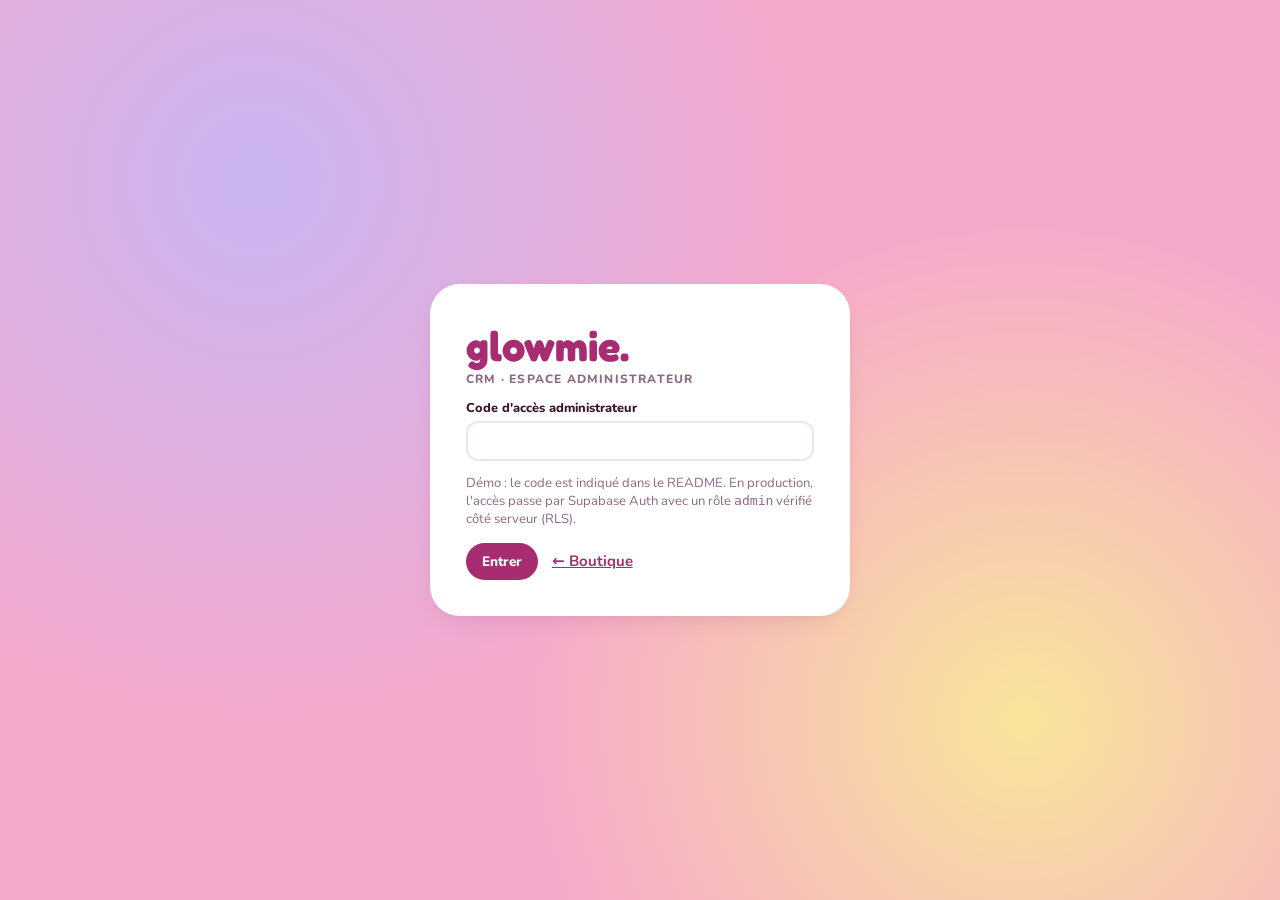
==== Glowmie/admin.html @ 8998908b "Site Glowmie (boutique + CRM)" ====
<!doctype html>
<html lang="fr">
<head>
  <meta charset="utf-8">
  <meta name="viewport" content="width=device-width, initial-scale=1">
  <meta name="robots" content="noindex, nofollow">
  <title>Glowmie CRM</title>
  <link rel="icon" href="data:image/svg+xml,%3Csvg xmlns='http://www.w3.org/2000/svg' viewBox='0 0 100 100'%3E%3Ctext y='.9em' font-size='90'%3E📊%3C/text%3E%3C/svg%3E">
  <link rel="preconnect" href="https://fonts.googleapis.com">
  <link rel="preconnect" href="https://fonts.gstatic.com" crossorigin>
  <link href="https://fonts.googleapis.com/css2?family=Fredoka:wght@500;600;700&family=Nunito:wght@400;600;700;800;900&display=swap" rel="stylesheet">
  <link rel="stylesheet" href="css/crm.css">
</head>
<body>
  <div id="root"></div>
  <div class="tip" id="tip"></div>
  <script src="js/data.js"></script>
  <script src="js/store.js"></script>
  <script src="js/art.js"></script>
  <script src="js/crm.js"></script>
</body>
</html>
---- Glowmie/css/crm.css ----
/* GLOWMIE — CRM privé */
:root {
  --blush: #F5A9CB; --lilac: #C9B5F2; --butter: #F9E49A; --petal: #FFDDEB; --berry: #A72D70; --berry-dark: #7A1C51;
  --bg: #FBF6F9; --surface: #fff; --line: #F1E3EB; --ink: #3D1430; --muted: #8C6A80; --ok: #1f7a48; --warn: #b26b00; --bad: #b0213f;
  --font-display: 'Fredoka', 'Nunito', system-ui, sans-serif; --font-body: 'Nunito', system-ui, sans-serif;
  --radius: 20px; --shadow: 0 10px 30px -18px rgba(122, 28, 81, .35);
}
* { box-sizing: border-box; }
body { margin: 0; font-family: var(--font-body); color: var(--ink); background: var(--bg); font-size: 15px; -webkit-font-smoothing: antialiased; }
h1, h2, h3 { font-family: var(--font-display); color: var(--berry); margin: 0 0 .5em; line-height: 1.1; }
h1 { font-size: 1.9rem; } h2 { font-size: 1.25rem; } h3 { font-size: 1.05rem; }
a { color: var(--berry); }
button, input, select, textarea { font: inherit; color: inherit; }
:focus-visible { outline: 3px solid var(--berry); outline-offset: 2px; border-radius: 6px; }
.muted { color: var(--muted); }
.sr-only { position: absolute; width: 1px; height: 1px; overflow: hidden; clip: rect(0 0 0 0); }

/* gate */
.gate { min-height: 100vh; display: grid; place-items: center; background: radial-gradient(circle at 20% 20%, var(--lilac), transparent 45%), radial-gradient(circle at 80% 80%, var(--butter), transparent 40%), var(--blush); padding: 16px; }
.gate form { background: #fff; padding: 36px; border-radius: 30px; width: min(420px, 100%); box-shadow: var(--shadow); }
.gate .logo { font-family: var(--font-display); font-size: 2.6rem; font-weight: 700; color: var(--berry); }

/* layout */
.app { display: grid; grid-template-columns: 240px 1fr; min-height: 100vh; }
.side { background: linear-gradient(180deg, var(--berry), #5e1640); color: #fff; padding: 22px 14px; position: sticky; top: 0; height: 100vh; display: flex; flex-direction: column; gap: 4px; }
.side .logo { font-family: var(--font-display); font-weight: 700; font-size: 1.8rem; padding: 0 10px 2px; }
.side .logo small { display: block; font-family: var(--font-body); font-size: .7rem; letter-spacing: .16em; font-weight: 800; color: var(--blush); }
.side nav { display: flex; flex-direction: column; gap: 2px; margin-top: 20px; }
.side nav a { color: #fff; text-decoration: none; padding: 10px 12px; border-radius: 12px; font-weight: 700; display: flex; gap: 10px; align-items: center; opacity: .85; }
.side nav a:hover { background: rgba(255, 255, 255, .1); opacity: 1; }
.side nav a.on { background: #fff; color: var(--berry); opacity: 1; }
.side nav a .n { margin-left: auto; background: var(--butter); color: var(--berry); border-radius: 99px; font-size: .72rem; padding: 1px 8px; font-weight: 900; }
.side .foot { margin-top: auto; display: flex; flex-direction: column; gap: 6px; font-size: .85rem; }
.side .foot a, .side .foot button { color: #fff; opacity: .8; background: none; border: 0; text-align: left; cursor: pointer; padding: 6px 12px; text-decoration: none; }
.side .foot a:hover, .side .foot button:hover { opacity: 1; text-decoration: underline; }
.main { padding: 26px clamp(16px, 3vw, 36px) 60px; min-width: 0; }
.top { display: flex; justify-content: space-between; align-items: center; gap: 16px; flex-wrap: wrap; margin-bottom: 22px; }
.top h1 { margin: 0; }
.top .tools { display: flex; gap: 10px; align-items: center; flex-wrap: wrap; }
.mobile-top { display: none; }

/* composants */
.card { background: var(--surface); border-radius: var(--radius); padding: 20px; box-shadow: var(--shadow); border: 1px solid var(--line); min-width: 0; }
.grid { display: grid; gap: 18px; }
.g-kpi { grid-template-columns: repeat(5, 1fr); }
.g-2 { grid-template-columns: 2fr 1fr; }
.g-2e { grid-template-columns: 1fr 1fr; }
.g-3 { grid-template-columns: repeat(3, 1fr); }
.kpi .label { font-weight: 800; font-size: .74rem; text-transform: uppercase; letter-spacing: .08em; color: var(--muted); }
.kpi .value { font-family: var(--font-display); font-size: 1.85rem; font-weight: 600; color: var(--ink); margin: 6px 0 4px; white-space: nowrap; }
.delta { font-weight: 800; font-size: .8rem; }
.delta.up { color: var(--ok); } .delta.down { color: var(--bad); }
.btn { display: inline-flex; align-items: center; gap: 6px; border: 0; background: var(--berry); color: #fff; font-weight: 800; padding: 9px 16px; border-radius: 99px; cursor: pointer; text-decoration: none; font-size: .85rem; white-space: nowrap; transition: transform .15s, background .2s; }
.btn:hover { transform: translateY(-1px); background: var(--berry-dark); }
.btn.ghost { background: transparent; color: var(--berry); box-shadow: inset 0 0 0 2px var(--petal); }
.btn.ghost:hover { box-shadow: inset 0 0 0 2px var(--blush); background: #fff; }
.btn.danger { background: var(--bad); }
.btn.sm { padding: 6px 12px; font-size: .78rem; }
input[type=text], input[type=search], input[type=email], input[type=number], input[type=date], input[type=password], select, textarea { border: 2px solid var(--line); background: #fff; border-radius: 12px; padding: 8px 12px; min-width: 0; }
input:focus, select:focus, textarea:focus { outline: none; border-color: var(--blush); }
label { font-weight: 800; font-size: .8rem; display: block; margin-bottom: 4px; }
.field { margin-bottom: 12px; }
.field input, .field select, .field textarea { width: 100%; }
.f2 { display: grid; grid-template-columns: 1fr 1fr; gap: 12px; }
.f3 { display: grid; grid-template-columns: 1fr 1fr 1fr; gap: 12px; }
.switch { position: relative; display: inline-block; width: 44px; height: 24px; flex: none; }
.switch input { opacity: 0; width: 0; height: 0; }
.switch span { position: absolute; inset: 0; background: #e3d3dd; border-radius: 99px; cursor: pointer; transition: background .2s; }
.switch span::before { content: ''; position: absolute; width: 18px; height: 18px; left: 3px; top: 3px; background: #fff; border-radius: 50%; transition: transform .2s; }
.switch input:checked + span { background: var(--berry); }
.switch input:checked + span::before { transform: translateX(20px); }
.switch input:focus-visible + span { outline: 3px solid var(--blush); }

/* tables */
.table-wrap { overflow-x: auto; margin: 0 -20px -20px; }
table { width: 100%; border-collapse: collapse; font-size: .9rem; }
th { text-align: left; font-size: .72rem; text-transform: uppercase; letter-spacing: .08em; color: var(--muted); font-weight: 800; padding: 10px 14px; border-bottom: 2px solid var(--line); white-space: nowrap; background: #fffafc; }
td { padding: 11px 14px; border-bottom: 1px solid var(--line); vertical-align: middle; }
tr.click { cursor: pointer; }
tr.click:hover td { background: #fff5fa; }
td.num, th.num { text-align: right; font-variant-numeric: tabular-nums; white-space: nowrap; }
.pill { display: inline-block; padding: 3px 10px; border-radius: 99px; font-weight: 800; font-size: .72rem; white-space: nowrap; }
.s-payee { background: #fff1c2; color: #8a6400; } .s-en_preparation { background: #e8e0ff; color: #5333a8; } .s-expediee { background: #d9ecff; color: #1f5b9c; }
.s-livree { background: #d6f5e3; color: #1f7a48; } .s-annulee, .s-remboursee { background: #ffe0e5; color: #b0213f; }
.seg-prospect { background: #eef0f4; color: #4a5568; } .seg-primo { background: #fff1c2; color: #8a6400; } .seg-fidele { background: #e8e0ff; color: #5333a8; }
.seg-vip { background: var(--berry); color: #fff; } .seg-inactif { background: #ffe0e5; color: #b0213f; }
.l-envoye { background: #d6f5e3; color: #1f7a48; } .l-planifie { background: #d9ecff; color: #1f5b9c; } .l-ignore, .l-annule { background: #eef0f4; color: #4a5568; }
.dot { display: inline-block; width: 9px; height: 9px; border-radius: 50%; margin-right: 4px; }
.filters { display: flex; gap: 10px; flex-wrap: wrap; margin-bottom: 16px; align-items: center; }
.filters input[type=search] { min-width: 240px; flex: 1; max-width: 360px; }
.empty { text-align: center; padding: 30px; color: var(--muted); }
.thumb { width: 44px; height: 50px; border-radius: 10px; display: grid; place-items: center; background: var(--petal); }
.thumb svg { height: 44px; }

/* charts */
.chart svg { width: 100%; height: auto; display: block; overflow: visible; }
.chart .axis { font-size: 11px; fill: var(--muted); font-family: var(--font-body); }
.chart .grid-line { stroke: var(--line); }
.bars { display: flex; flex-direction: column; gap: 10px; }
.bar-row { display: grid; grid-template-columns: 120px 1fr 80px; gap: 10px; align-items: center; font-size: .88rem; }
.bar-row .track { height: 12px; background: var(--petal); border-radius: 99px; overflow: hidden; }
.bar-row .fill { height: 100%; border-radius: 99px; background: linear-gradient(90deg, var(--blush), var(--berry)); }
.tip { position: fixed; pointer-events: none; background: var(--ink); color: #fff; padding: 6px 10px; border-radius: 10px; font-size: .8rem; font-weight: 700; z-index: 200; display: none; white-space: nowrap; }
.legend { display: flex; gap: 14px; flex-wrap: wrap; font-size: .82rem; font-weight: 700; margin-top: 10px; }

/* panneau latéral & modale */
.panel-bg { position: fixed; inset: 0; background: rgba(61, 20, 48, .35); z-index: 80; }
.sheet { position: fixed; top: 0; right: 0; bottom: 0; width: min(620px, 100%); background: var(--bg); z-index: 90; overflow-y: auto; padding: 24px; box-shadow: -20px 0 50px rgba(61, 20, 48, .2); animation: slide .3s cubic-bezier(.2, .9, .3, 1.1); }
@keyframes slide { from { transform: translateX(40px); opacity: 0; } }
.sheet .head { display: flex; justify-content: space-between; align-items: start; gap: 10px; margin-bottom: 16px; }
.x { border: 0; background: #fff; border-radius: 50%; width: 38px; height: 38px; font-size: 1.2rem; cursor: pointer; box-shadow: var(--shadow); flex: none; }
.sheet .card { margin-bottom: 14px; }
.kv { display: grid; grid-template-columns: 140px 1fr; gap: 6px 12px; font-size: .9rem; }
.kv dt { color: var(--muted); font-weight: 700; }
.kv dd { margin: 0; }
.timeline { list-style: none; padding: 0; margin: 0; font-size: .86rem; }
.timeline li { padding: 6px 0 6px 18px; border-left: 2px solid var(--petal); position: relative; }
.timeline li::before { content: ''; position: absolute; left: -6px; top: 11px; width: 10px; height: 10px; border-radius: 50%; background: var(--blush); }
.seg-card { cursor: pointer; transition: transform .15s; }
.seg-card:hover { transform: translateY(-3px); }
.seg-card.on { outline: 3px solid var(--berry); }
.seg-card .big { font-family: var(--font-display); font-size: 2.2rem; font-weight: 600; }
.auto-card { display: flex; flex-direction: column; gap: 8px; }
.auto-card .row { display: flex; justify-content: space-between; align-items: center; gap: 10px; }
.metrics { display: grid; grid-template-columns: repeat(4, 1fr); gap: 8px; text-align: center; }
.metrics div { background: var(--bg); border-radius: 12px; padding: 8px 4px; }
.metrics b { display: block; font-family: var(--font-display); font-size: 1.2rem; color: var(--ink); }
.metrics span { font-size: .7rem; color: var(--muted); font-weight: 800; text-transform: uppercase; }
.toast { position: fixed; bottom: 20px; left: 50%; transform: translateX(-50%); background: var(--ink); color: #fff; padding: 10px 18px; border-radius: 99px; font-weight: 700; z-index: 300; }
.alert { background: #fff4d6; border-radius: 14px; padding: 10px 14px; font-weight: 700; font-size: .88rem; color: #6d4c00; }

@media (max-width: 1200px) { .g-kpi { grid-template-columns: repeat(3, 1fr); } }
@media (max-width: 900px) {
  .app { grid-template-columns: 1fr; }
  .side { position: fixed; z-index: 100; width: 260px; transform: translateX(-100%); transition: transform .3s; }
  .side.open { transform: none; }
  .mobile-top { display: flex; justify-content: space-between; align-items: center; padding: 12px 16px; background: var(--berry); color: #fff; position: sticky; top: 0; z-index: 70; }
  .mobile-top b { font-family: var(--font-display); font-size: 1.4rem; }
  .mobile-top button { background: none; border: 0; color: #fff; font-size: 1.6rem; cursor: pointer; }
  .g-2, .g-2e, .g-3 { grid-template-columns: 1fr; }
  .g-kpi { grid-template-columns: 1fr 1fr; }
  .kv { grid-template-columns: 110px 1fr; }
  .bar-row { grid-template-columns: 90px 1fr 70px; }
  .f3 { grid-template-columns: 1fr; }
}
.thumb img.pack-img { height: 44px; width: auto; }
.thumb img.pack-full { width: 44px; height: 50px; object-fit: cover; border-radius: 10px; }
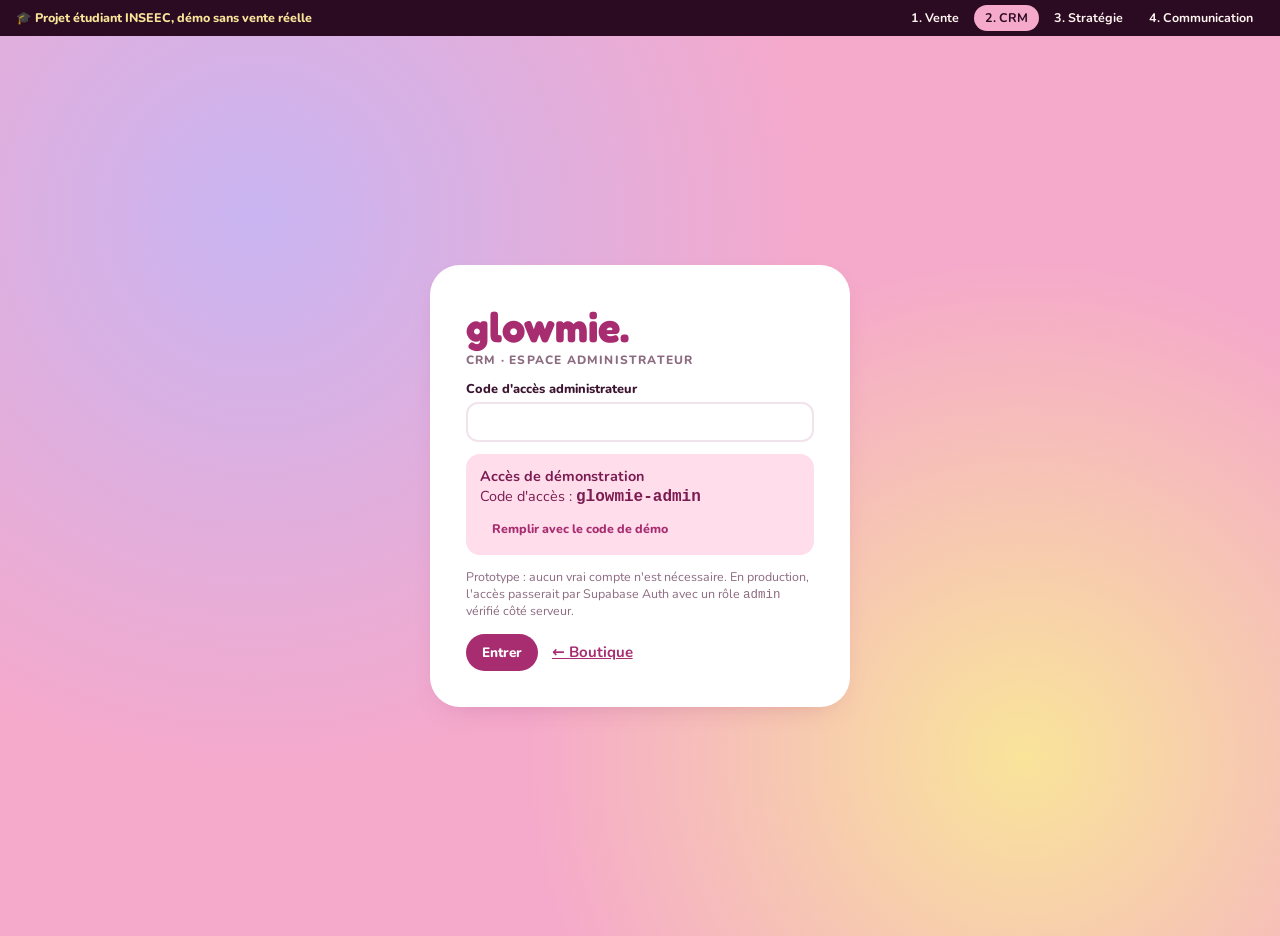
==== commit 6253357e: "CRM : bandeau INSEEC et navigation entre les espaces" ====
--- a/Glowmie/admin.html
+++ b/Glowmie/admin.html
@@ -12,6 +12,7 @@
   <link rel="stylesheet" href="css/crm.css">
 </head>
 <body>
+  <script src="js/demo-bar.js"></script>
   <div id="root"></div>
   <div class="tip" id="tip"></div>
   <script src="js/data.js"></script>
--- a/Glowmie/css/crm.css
+++ b/Glowmie/css/crm.css
@@ -42,7 +42,7 @@
 /* composants */
 .card { background: var(--surface); border-radius: var(--radius); padding: 20px; box-shadow: var(--shadow); border: 1px solid var(--line); min-width: 0; }
 .grid { display: grid; gap: 18px; }
-.g-kpi { grid-template-columns: repeat(5, 1fr); }
+.g-kpi { grid-template-columns: repeat(6, 1fr); }
 .g-2 { grid-template-columns: 2fr 1fr; }
 .g-2e { grid-template-columns: 1fr 1fr; }
 .g-3 { grid-template-columns: repeat(3, 1fr); }
@@ -129,7 +129,7 @@
 .toast { position: fixed; bottom: 20px; left: 50%; transform: translateX(-50%); background: var(--ink); color: #fff; padding: 10px 18px; border-radius: 99px; font-weight: 700; z-index: 300; }
 .alert { background: #fff4d6; border-radius: 14px; padding: 10px 14px; font-weight: 700; font-size: .88rem; color: #6d4c00; }
 
-@media (max-width: 1200px) { .g-kpi { grid-template-columns: repeat(3, 1fr); } }
+@media (max-width: 1400px) { .g-kpi { grid-template-columns: repeat(3, 1fr); } }
 @media (max-width: 900px) {
   .app { grid-template-columns: 1fr; }
   .side { position: fixed; z-index: 100; width: 260px; transform: translateX(-100%); transition: transform .3s; }
@@ -145,3 +145,33 @@
 }
 .thumb img.pack-img { height: 44px; width: auto; }
 .thumb img.pack-full { width: 44px; height: 50px; object-fit: cover; border-radius: 10px; }
+
+/* pipeline (kanban) */
+.kanban { display: grid; grid-template-columns: repeat(5, minmax(175px, 1fr)); gap: 14px; overflow-x: auto; padding-bottom: 10px; align-items: start; }
+.kcol { background: #f6edf2; border-radius: var(--radius); padding: 10px; border: 2px dashed transparent; transition: border-color .2s, background .2s; min-width: 0; }
+.kcol.over { border-color: var(--berry); background: var(--petal); }
+.kcol header { background: #fff; border-radius: 14px; padding: 10px 12px; border-top: 5px solid; margin-bottom: 10px; font-size: .8rem; }
+.kcol header b { font-family: var(--font-display); font-size: 1.05rem; color: var(--ink); }
+.kcol header .n { display: inline-block; background: var(--ink); color: #fff; border-radius: 99px; padding: 1px 8px; font-size: .75rem; font-weight: 800; margin-left: 4px; }
+.kcards { display: grid; gap: 8px; max-height: 70vh; overflow-y: auto; padding: 2px; }
+.deal { background: #fff; border-radius: 14px; padding: 10px 12px; border: 1px solid var(--line); box-shadow: 0 4px 12px -10px rgba(122, 28, 81, .5); cursor: grab; display: grid; gap: 4px; font-size: .86rem; }
+.deal:hover { border-color: var(--blush); }
+.deal.dragging { opacity: .45; cursor: grabbing; }
+.deal > .muted { font-size: .76rem; overflow: hidden; text-overflow: ellipsis; white-space: nowrap; }
+.deal-meta { display: flex; justify-content: space-between; align-items: center; gap: 6px; font-weight: 700; font-size: .78rem; }
+.deal select { margin-top: 4px; font-size: .78rem; padding: 4px 6px; border-radius: 8px; border: 1px solid var(--line); background: var(--bg); width: 100%; }
+.kcards .empty { text-align: center; font-size: .82rem; padding: 14px 0; margin: 0; }
+
+/* messages */
+.msg { border-top: 1px solid var(--line); padding: 14px 0; }
+.msg-head { display: flex; justify-content: space-between; gap: 10px; flex-wrap: wrap; align-items: baseline; }
+.msg p { margin: 8px 0 10px; }
+.msg-nouveau { background: #e6f4ff; color: #1d5b8f; } .msg-en_cours { background: #fff1c2; color: #8a6400; } .msg-traite { background: #dff5e7; color: #1f7a48; }
+.deal-src { font-size: .72rem; font-weight: 800; color: var(--berry); }
+.deal-next { font-size: .74rem; background: var(--bg); border-radius: 8px; padding: 4px 6px; }
+.deal-ctrl { display: grid; gap: 4px; }
+.deal-ctrl select { min-width: 0; }
+.deal .adv { margin-top: 4px; border: 0; background: var(--berry); color: #fff; border-radius: 8px; padding: 5px 8px; font-size: .72rem; font-weight: 800; cursor: pointer; white-space: nowrap; }
+.deal .adv:hover { background: var(--berry-dark); }
+.demo-creds { background: var(--petal); border-radius: 14px; padding: 12px 14px; margin: 4px 0 12px; font-size: .9rem; color: var(--berry-dark); }
+.demo-creds code { font-weight: 800; font-size: 1rem; }
